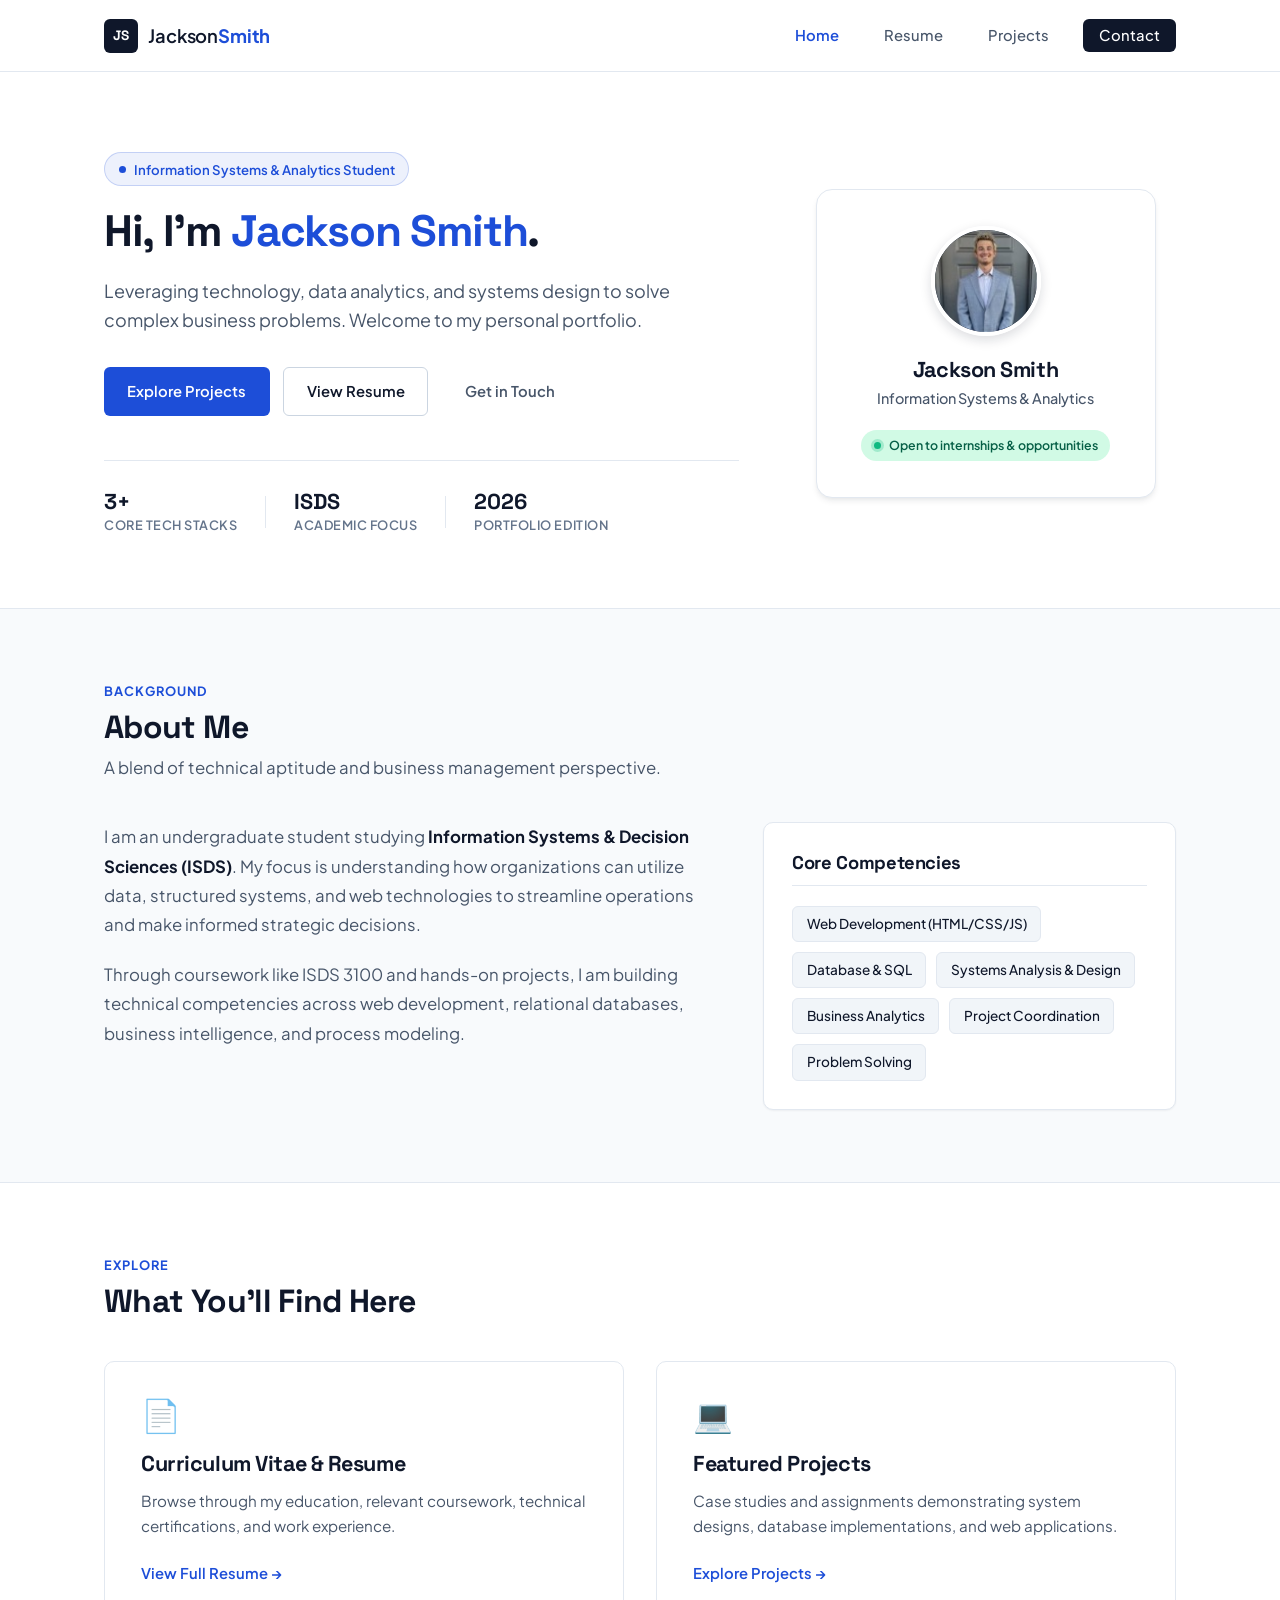
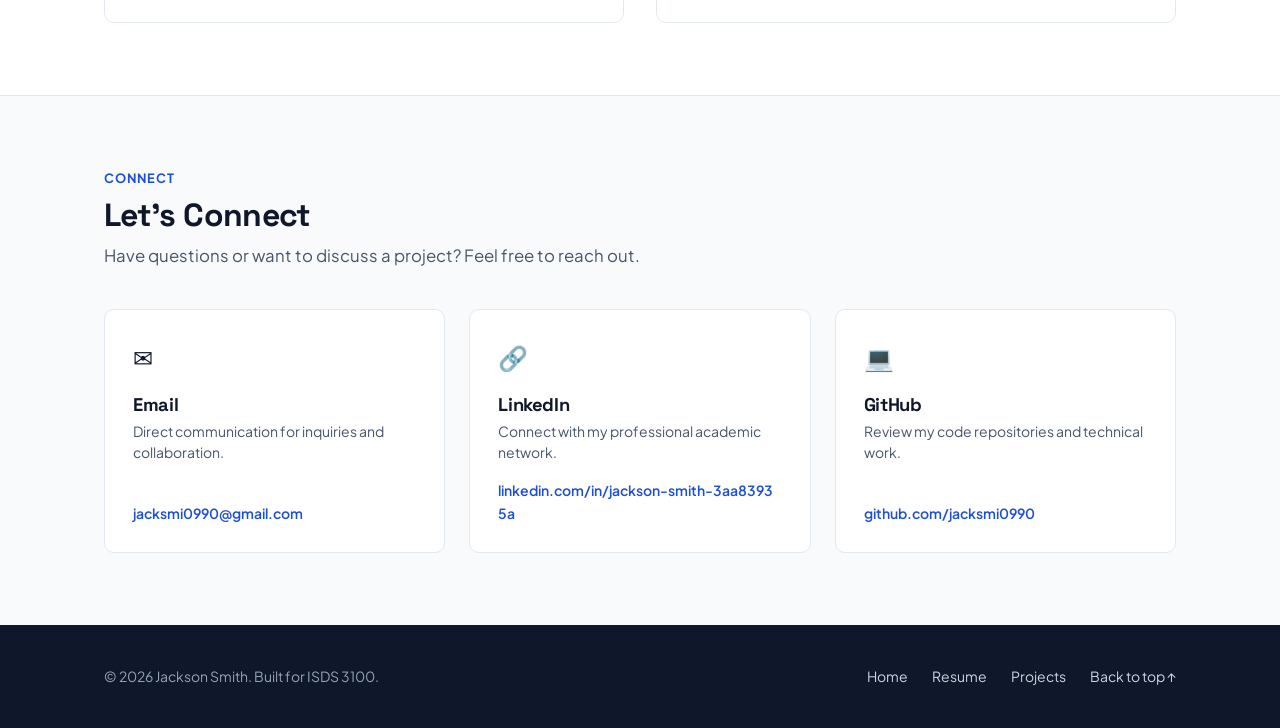
==== index.html @ f5e0c9d2 "initial commit" ====
<!DOCTYPE html>
<html lang="en">

<head>
    <meta charset="UTF-8">
    <meta name="viewport" content="width=device-width, initial-scale=1.0">
    <meta name="description"
        content="Personal academic and professional portfolio of Jackson Smith - Information Systems & Decision Sciences student, featuring projects, experience, and contact information.">
    <title>Jackson Smith | Information Systems Portfolio</title>

    <!-- Google Fonts for modern typography -->
    <link rel="preconnect" href="https://fonts.googleapis.com">
    <link rel="preconnect" href="https://fonts.gstatic.com" crossorigin>
    <link
        href="https://fonts.googleapis.com/css2?family=Plus+Jakarta+Sans:wght@400;500;600;700;800&family=Space+Grotesk:wght@500;700&display=swap"
        rel="stylesheet">

    <!-- Main Stylesheet -->
    <link rel="stylesheet" href="style.css">
</head>

<body>

    <!-- Site Navigation -->
    <header class="site-header" id="site-header">
        <div class="header-container">
            <a href="index.html" class="brand-logo" id="brand-logo">
                <span class="logo-mark">JS</span>
                <span class="logo-text">Jackson<strong>Smith</strong></span>
            </a>

            <nav class="site-nav" id="site-nav" aria-label="Main Navigation">
                <ul class="nav-list">
                    <li class="nav-item"><a href="index.html" class="nav-link active" id="nav-home">Home</a></li>
                    <li class="nav-item"><a href="resume.html" class="nav-link" id="nav-resume">Resume</a></li>
                    <li class="nav-item"><a href="project.html" class="nav-link" id="nav-project">Projects</a></li>
                    <li class="nav-item"><a href="#contact" class="nav-link nav-cta" id="nav-contact">Contact</a></li>
                </ul>
            </nav>
        </div>
    </header>

    <!-- Main Content -->
    <main id="main-content">

        <!-- Hero Section -->
        <section class="hero-section" id="hero" aria-labelledby="hero-title">
            <div class="hero-container">
                <div class="hero-content">
                    <div class="hero-badge" id="hero-badge">
                        <span class="badge-dot"></span>
                        <span>Information Systems &amp; Analytics Student</span>
                    </div>

                    <h1 class="hero-title" id="hero-title">
                        Hi, I'm <span class="gradient-text">Jackson Smith</span>.
                    </h1>

                    <p class="hero-subtitle" id="hero-subtitle">
                        Leveraging technology, data analytics, and systems design to solve complex business problems.
                        Welcome to my personal portfolio.
                    </p>

                    <div class="hero-actions" id="hero-actions">
                        <a href="project.html" class="btn btn-primary" id="hero-btn-projects">Explore Projects</a>
                        <a href="resume.html" class="btn btn-secondary" id="hero-btn-resume">View Resume</a>
                        <a href="#contact" class="btn btn-ghost" id="hero-btn-contact">Get in Touch</a>
                    </div>

                    <div class="hero-highlights" id="hero-highlights">
                        <div class="highlight-item">
                            <span class="highlight-number">3+</span>
                            <span class="highlight-label">Core Tech Stacks</span>
                        </div>
                        <div class="highlight-divider" aria-hidden="true"></div>
                        <div class="highlight-item">
                            <span class="highlight-number">ISDS</span>
                            <span class="highlight-label">Academic Focus</span>
                        </div>
                        <div class="highlight-divider" aria-hidden="true"></div>
                        <div class="highlight-item">
                            <span class="highlight-number">2026</span>
                            <span class="highlight-label">Portfolio Edition</span>
                        </div>
                    </div>
                </div>

                <div class="hero-visual" id="hero-visual">
                    <div class="profile-card">
                        <div class="profile-avatar-placeholder" id="profile-avatar">
                            <img src="profile.jpg" alt="Jackson Smith - Information Systems Student">
                        </div>
                        <div class="profile-meta">
                            <h2 class="profile-name">Jackson Smith</h2>
                            <p class="profile-role">Information Systems &amp; Analytics</p>
                            <div class="status-indicator">
                                <span class="status-dot"></span>
                                <span>Open to internships &amp; opportunities</span>
                            </div>
                        </div>
                    </div>
                </div>
            </div>
        </section>

        <!-- About Section -->
        <section class="about-section" id="about" aria-labelledby="about-heading">
            <div class="section-container">
                <div class="section-header">
                    <p class="section-kicker">Background</p>
                    <h2 class="section-title" id="about-heading">About Me</h2>
                    <p class="section-lead">A blend of technical aptitude and business management perspective.</p>
                </div>

                <div class="about-grid">
                    <div class="about-story">
                        <p>
                            I am an undergraduate student studying <strong>Information Systems &amp; Decision Sciences
                                (ISDS)</strong>.
                            My focus is understanding how organizations can utilize data, structured systems, and web
                            technologies
                            to streamline operations and make informed strategic decisions.
                        </p>
                        <p>
                            Through coursework like ISDS 3100 and hands-on projects, I am building technical
                            competencies across
                            web development, relational databases, business intelligence, and process modeling.
                        </p>
                    </div>

                    <div class="skills-card" id="skills-card">
                        <h3 class="skills-title">Core Competencies</h3>
                        <ul class="skills-tags">
                            <li class="skill-tag">Web Development (HTML/CSS/JS)</li>
                            <li class="skill-tag">Database &amp; SQL</li>
                            <li class="skill-tag">Systems Analysis &amp; Design</li>
                            <li class="skill-tag">Business Analytics</li>
                            <li class="skill-tag">Project Coordination</li>
                            <li class="skill-tag">Problem Solving</li>
                        </ul>
                    </div>
                </div>
            </div>
        </section>

        <!-- Featured Preview Section -->
        <section class="preview-section" id="featured" aria-labelledby="preview-heading">
            <div class="section-container">
                <div class="section-header">
                    <p class="section-kicker">Explore</p>
                    <h2 class="section-title" id="preview-heading">What You'll Find Here</h2>
                </div>

                <div class="cards-grid">
                    <!-- Card 1: Resume -->
                    <article class="feature-card" id="feature-resume-card">
                        <div class="card-icon" aria-hidden="true">&#128196;</div>
                        <h3 class="card-title">Curriculum Vitae &amp; Resume</h3>
                        <p class="card-description">
                            Browse through my education, relevant coursework, technical certifications, and work
                            experience.
                        </p>
                        <a href="resume.html" class="card-link" id="link-preview-resume">View Full Resume &rarr;</a>
                    </article>

                    <!-- Card 2: Projects -->
                    <article class="feature-card" id="feature-projects-card">
                        <div class="card-icon" aria-hidden="true">&#128187;</div>
                        <h3 class="card-title">Featured Projects</h3>
                        <p class="card-description">
                            Case studies and assignments demonstrating system designs, database implementations, and web
                            applications.
                        </p>
                        <a href="project.html" class="card-link" id="link-preview-projects">Explore Projects &rarr;</a>
                    </article>
                </div>
            </div>
        </section>

        <!-- Contact Section -->
        <section class="contact-section" id="contact" aria-labelledby="contact-heading">
            <div class="section-container">
                <div class="section-header">
                    <p class="section-kicker">Connect</p>
                    <h2 class="section-title" id="contact-heading">Let's Connect</h2>
                    <p class="section-lead">Have questions or want to discuss a project? Feel free to reach out.</p>
                </div>

                <div class="contact-box" id="contact-box">
                    <div class="contact-card">
                        <span class="contact-icon" aria-hidden="true">&#9993;</span>
                        <h3>Email</h3>
                        <p>Direct communication for inquiries and collaboration.</p>
                        <a href="mailto:jacksmi0990@gmail.com" class="contact-action-link"
                            id="contact-email">jacksmi0990@gmail.com</a>
                    </div>

                    <div class="contact-card">
                        <span class="contact-icon" aria-hidden="true">&#128279;</span>
                        <h3>LinkedIn</h3>
                        <p>Connect with my professional academic network.</p>
                        <a href="https://www.linkedin.com/in/jackson-smith-3aa83935a" target="_blank"
                            rel="noopener noreferrer" class="contact-action-link"
                            id="contact-linkedin">linkedin.com/in/jackson-smith-3aa83935a</a>
                    </div>

                    <div class="contact-card">
                        <span class="contact-icon" aria-hidden="true">&#128187;</span>
                        <h3>GitHub</h3>
                        <p>Review my code repositories and technical work.</p>
                        <a href="https://github.com/jacksmi0990" target="_blank" rel="noopener noreferrer"
                            class="contact-action-link" id="contact-github">github.com/jacksmi0990</a>
                    </div>
                </div>
            </div>
        </section>

    </main>

    <!-- Site Footer -->
    <footer class="site-footer" id="site-footer">
        <div class="footer-container">
            <p class="footer-copy">&copy; 2026 Jackson Smith. Built for ISDS 3100.</p>
            <ul class="footer-links">
                <li><a href="index.html">Home</a></li>
                <li><a href="resume.html">Resume</a></li>
                <li><a href="project.html">Projects</a></li>
                <li><a href="#hero">Back to top &uarr;</a></li>
            </ul>
        </div>
    </footer>

</body>

</html>
---- style.css ----
/* ==========================================================================
   Jackson Smith - Professional Portfolio Stylesheet
   Design Philosophy: Classic, clean, authoritative, and direct.
   ========================================================================== */

/* --- CSS Variables & Design Tokens --- */
:root {
    /* Color Palette */
    --bg-body: #f8fafc;
    --bg-surface: #ffffff;
    --bg-subtle: #f1f5f9;
    --bg-elevated: #ffffff;

    --text-main: #0f172a;
    /* Deep slate navy */
    --text-muted: #475569;
    /* Slate body text */
    --text-light: #64748b;
    /* Secondary captions */
    --text-inverse: #ffffff;

    --border-light: #e2e8f0;
    --border-medium: #cbd5e1;

    --accent-primary: #1d4ed8;
    /* Confident classic blue */
    --accent-hover: #1e40af;
    --accent-soft: rgba(29, 78, 216, 0.08);

    --status-green: #10b981;
    --status-green-glow: rgba(16, 185, 129, 0.25);

    /* Typography */
    --font-body: 'Plus Jakarta Sans', -apple-system, BlinkMacSystemFont, 'Segoe UI', Roboto, sans-serif;
    --font-heading: 'Space Grotesk', 'Plus Jakarta Sans', -apple-system, sans-serif;

    /* Layout & Elevations */
    --max-width: 1120px;
    --nav-height: 72px;
    --radius-sm: 6px;
    --radius-md: 10px;
    --radius-lg: 16px;
    --radius-full: 9999px;

    --shadow-sm: 0 1px 2px 0 rgba(15, 23, 42, 0.05);
    --shadow-md: 0 4px 6px -1px rgba(15, 23, 42, 0.08), 0 2px 4px -2px rgba(15, 23, 42, 0.05);
    --shadow-hover: 0 10px 15px -3px rgba(15, 23, 42, 0.08), 0 4px 6px -4px rgba(15, 23, 42, 0.04);

    --transition-fast: 0.18s ease;
    --transition-normal: 0.25s ease;
}

/* --- Global Reset & Box Sizing --- */
*,
*::before,
*::after {
    box-sizing: border-box;
    margin: 0;
    padding: 0;
}

html {
    scroll-behavior: smooth;
    font-size: 16px;
}

body {
    font-family: var(--font-body);
    background-color: var(--bg-body);
    color: var(--text-main);
    line-height: 1.6;
    -webkit-font-smoothing: antialiased;
    -moz-osx-font-smoothing: grayscale;
}

img {
    max-width: 100%;
    display: block;
}

a {
    color: inherit;
    text-decoration: none;
    transition: color var(--transition-fast);
}

ul {
    list-style: none;
}

/* --- Global Layout Containers --- */
.container,
.header-container,
.hero-container,
.section-container,
.footer-container {
    width: 100%;
    max-width: var(--max-width);
    margin-left: auto;
    margin-right: auto;
    padding-left: 1.5rem;
    padding-right: 1.5rem;
}

/* --- Typography Helpers --- */
h1,
h2,
h3,
h4 {
    font-family: var(--font-heading);
    color: var(--text-main);
    line-height: 1.25;
    font-weight: 700;
    letter-spacing: -0.02em;
}

/* --- Header & Navigation --- */
.site-header {
    position: sticky;
    top: 0;
    z-index: 100;
    background-color: rgba(255, 255, 255, 0.94);
    backdrop-filter: blur(10px);
    -webkit-backdrop-filter: blur(10px);
    border-bottom: 1px solid var(--border-light);
    height: var(--nav-height);
    display: flex;
    align-items: center;
}

.header-container {
    display: flex;
    align-items: center;
    justify-content: space-between;
}

.brand-logo {
    display: inline-flex;
    align-items: center;
    gap: 0.65rem;
    font-size: 1.15rem;
    font-weight: 600;
    letter-spacing: -0.01em;
}

.logo-mark {
    display: inline-flex;
    align-items: center;
    justify-content: center;
    width: 34px;
    height: 34px;
    background-color: var(--text-main);
    color: var(--text-inverse);
    font-family: var(--font-heading);
    font-weight: 700;
    font-size: 0.85rem;
    border-radius: var(--radius-sm);
    letter-spacing: 0.02em;
}

.logo-text strong {
    font-weight: 700;
    color: var(--accent-primary);
}

.site-nav {
    display: flex;
    align-items: center;
}

.nav-list {
    display: flex;
    align-items: center;
    gap: 1.5rem;
}

.nav-link {
    font-size: 0.925rem;
    font-weight: 500;
    color: var(--text-muted);
    padding: 0.45rem 0.65rem;
    border-radius: var(--radius-sm);
    transition: all var(--transition-fast);
}

.nav-link:hover {
    color: var(--text-main);
}

.nav-link.active {
    color: var(--accent-primary);
    font-weight: 600;
}

.nav-cta {
    background-color: var(--text-main);
    color: var(--text-inverse) !important;
    padding: 0.45rem 1rem;
}

.nav-cta:hover {
    background-color: var(--accent-primary);
}

/* --- Buttons System --- */
.btn {
    display: inline-flex;
    align-items: center;
    justify-content: center;
    padding: 0.75rem 1.4rem;
    font-size: 0.925rem;
    font-weight: 600;
    border-radius: var(--radius-sm);
    transition: all var(--transition-fast);
    cursor: pointer;
    border: 1px solid transparent;
}

.btn-primary {
    background-color: var(--accent-primary);
    color: var(--text-inverse);
}

.btn-primary:hover {
    background-color: var(--accent-hover);
    transform: translateY(-1px);
    box-shadow: var(--shadow-sm);
}

.btn-secondary {
    background-color: var(--bg-surface);
    color: var(--text-main);
    border-color: var(--border-medium);
}

.btn-secondary:hover {
    background-color: var(--bg-subtle);
    border-color: var(--text-main);
    transform: translateY(-1px);
}

.btn-ghost {
    background-color: transparent;
    color: var(--text-muted);
}

.btn-ghost:hover {
    color: var(--text-main);
    background-color: var(--bg-subtle);
}

/* --- Hero Section --- */
.hero-section {
    padding: 5rem 0 4.5rem;
    background-color: var(--bg-surface);
    border-bottom: 1px solid var(--border-light);
}

.hero-container {
    display: grid;
    grid-template-columns: 1.25fr 0.75fr;
    align-items: center;
    gap: 3.5rem;
}

.hero-badge {
    display: inline-flex;
    align-items: center;
    gap: 0.5rem;
    background-color: var(--accent-soft);
    color: var(--accent-primary);
    border: 1px solid rgba(29, 78, 216, 0.2);
    padding: 0.35rem 0.85rem;
    border-radius: var(--radius-full);
    font-size: 0.825rem;
    font-weight: 600;
    margin-bottom: 1.25rem;
}

.badge-dot {
    width: 7px;
    height: 7px;
    background-color: var(--accent-primary);
    border-radius: 50%;
}

.hero-title {
    font-size: 2.75rem;
    font-weight: 800;
    line-height: 1.15;
    margin-bottom: 1.25rem;
    letter-spacing: -0.03em;
}

.gradient-text {
    color: var(--accent-primary);
}

.hero-subtitle {
    font-size: 1.125rem;
    color: var(--text-muted);
    line-height: 1.6;
    margin-bottom: 2rem;
    max-width: 580px;
}

.hero-actions {
    display: flex;
    align-items: center;
    flex-wrap: wrap;
    gap: 0.85rem;
    margin-bottom: 2.75rem;
}

.hero-highlights {
    display: flex;
    align-items: center;
    gap: 1.75rem;
    padding-top: 1.75rem;
    border-top: 1px solid var(--border-light);
}

.highlight-item {
    display: flex;
    flex-direction: column;
}

.highlight-number {
    font-family: var(--font-heading);
    font-size: 1.35rem;
    font-weight: 700;
    color: var(--text-main);
    line-height: 1.2;
}

.highlight-label {
    font-size: 0.8rem;
    color: var(--text-light);
    text-transform: uppercase;
    letter-spacing: 0.04em;
    font-weight: 600;
}

.highlight-divider {
    width: 1px;
    height: 32px;
    background-color: var(--border-light);
}

/* --- Hero Visual Card --- */
.hero-visual {
    display: flex;
    justify-content: center;
}

.profile-card {
    width: 100%;
    max-width: 340px;
    background-color: var(--bg-surface);
    border: 1px solid var(--border-light);
    border-radius: var(--radius-lg);
    padding: 2.25rem 2rem;
    box-shadow: var(--shadow-md);
    text-align: center;
    display: flex;
    flex-direction: column;
    align-items: center;
    transition: transform var(--transition-normal), box-shadow var(--transition-normal);
}

.profile-card:hover {
    transform: translateY(-3px);
    box-shadow: var(--shadow-hover);
}

.profile-avatar-placeholder {
    width: 110px;
    height: 110px;
    border-radius: 50%;
    background: linear-gradient(135deg, #1e293b, #0f172a);
    color: var(--text-inverse);
    display: flex;
    align-items: center;
    justify-content: center;
    font-family: var(--font-heading);
    font-size: 2.25rem;
    font-weight: 700;
    margin-bottom: 1.25rem;
    box-shadow: 0 4px 12px rgba(15, 23, 42, 0.15);
    border: 4px solid var(--bg-surface);
    overflow: hidden;
}

.profile-avatar-placeholder img {
    width: 100%;
    height: 100%;
    object-fit: cover;
    object-position: center 20%;
}

.profile-meta .profile-name {
    font-size: 1.35rem;
    margin-bottom: 0.25rem;
}

.profile-meta .profile-role {
    font-size: 0.9rem;
    color: var(--text-muted);
    font-weight: 500;
    margin-bottom: 1.25rem;
}

.status-indicator {
    display: inline-flex;
    align-items: center;
    gap: 0.5rem;
    font-size: 0.775rem;
    font-weight: 600;
    color: #065f46;
    background-color: #d1fae5;
    padding: 0.35rem 0.8rem;
    border-radius: var(--radius-full);
}

.status-dot {
    width: 7px;
    height: 7px;
    background-color: var(--status-green);
    border-radius: 50%;
    box-shadow: 0 0 0 3px var(--status-green-glow);
}

/* --- Section Headers --- */
.section-container {
    padding-top: 4.5rem;
    padding-bottom: 4.5rem;
}

.section-header {
    margin-bottom: 2.5rem;
}

.section-kicker {
    font-size: 0.8rem;
    text-transform: uppercase;
    font-weight: 700;
    letter-spacing: 0.08em;
    color: var(--accent-primary);
    margin-bottom: 0.4rem;
}

.section-title {
    font-size: 2rem;
    margin-bottom: 0.5rem;
}

.section-lead {
    font-size: 1.05rem;
    color: var(--text-muted);
    max-width: 650px;
}

/* --- About Section --- */
.about-section {
    background-color: var(--bg-body);
}

.about-grid {
    display: grid;
    grid-template-columns: 1.2fr 0.8fr;
    gap: 2.5rem;
    align-items: start;
}

.about-story p {
    font-size: 1.05rem;
    color: var(--text-muted);
    line-height: 1.75;
    margin-bottom: 1.25rem;
}

.about-story p strong {
    color: var(--text-main);
}

.skills-card {
    background-color: var(--bg-surface);
    border: 1px solid var(--border-light);
    border-radius: var(--radius-md);
    padding: 1.75rem;
    box-shadow: var(--shadow-sm);
}

.skills-title {
    font-size: 1.15rem;
    margin-bottom: 1.25rem;
    padding-bottom: 0.65rem;
    border-bottom: 1px solid var(--border-light);
}

.skills-tags {
    display: flex;
    flex-wrap: wrap;
    gap: 0.6rem;
}

.skill-tag {
    background-color: var(--bg-subtle);
    color: var(--text-main);
    border: 1px solid var(--border-light);
    font-size: 0.85rem;
    font-weight: 500;
    padding: 0.4rem 0.85rem;
    border-radius: var(--radius-sm);
    transition: all var(--transition-fast);
}

.skill-tag:hover {
    border-color: var(--accent-primary);
    background-color: var(--accent-soft);
    color: var(--accent-primary);
}

/* --- Preview Cards Section --- */
.preview-section {
    background-color: var(--bg-surface);
    border-top: 1px solid var(--border-light);
    border-bottom: 1px solid var(--border-light);
}

.cards-grid {
    display: grid;
    grid-template-columns: repeat(2, 1fr);
    gap: 2rem;
}

.feature-card {
    background-color: var(--bg-surface);
    border: 1px solid var(--border-light);
    border-radius: var(--radius-md);
    padding: 2.25rem;
    display: flex;
    flex-direction: column;
    transition: all var(--transition-normal);
}

.feature-card:hover {
    border-color: var(--border-medium);
    box-shadow: var(--shadow-hover);
    transform: translateY(-2px);
}

.card-icon {
    font-size: 2rem;
    margin-bottom: 1.25rem;
    line-height: 1;
}

.card-title {
    font-size: 1.35rem;
    margin-bottom: 0.75rem;
}

.card-description {
    font-size: 0.95rem;
    color: var(--text-muted);
    line-height: 1.6;
    margin-bottom: 1.5rem;
    flex-grow: 1;
}

.card-link {
    font-size: 0.925rem;
    font-weight: 600;
    color: var(--accent-primary);
    display: inline-flex;
    align-items: center;
    gap: 0.35rem;
    transition: gap var(--transition-fast);
}

.card-link:hover {
    color: var(--accent-hover);
    gap: 0.65rem;
}

/* --- Contact Section --- */
.contact-section {
    background-color: var(--bg-body);
}

.contact-box {
    display: grid;
    grid-template-columns: repeat(3, 1fr);
    gap: 1.5rem;
}

.contact-card {
    background-color: var(--bg-surface);
    border: 1px solid var(--border-light);
    border-radius: var(--radius-md);
    padding: 1.75rem;
    display: flex;
    flex-direction: column;
    transition: all var(--transition-fast);
}

.contact-card:hover {
    border-color: var(--border-medium);
    box-shadow: var(--shadow-sm);
    transform: translateY(-2px);
}

.contact-icon {
    font-size: 1.5rem;
    margin-bottom: 1rem;
}

.contact-card h3 {
    font-size: 1.15rem;
    margin-bottom: 0.35rem;
}

.contact-card p {
    font-size: 0.875rem;
    color: var(--text-muted);
    margin-bottom: 1rem;
    line-height: 1.5;
    flex-grow: 1;
}

.contact-action-link {
    font-size: 0.875rem;
    font-weight: 600;
    color: var(--accent-primary);
    word-break: break-all;
}

.contact-action-link:hover {
    color: var(--accent-hover);
    text-decoration: underline;
}

/* --- Site Footer --- */
.site-footer {
    background-color: var(--text-main);
    color: #94a3b8;
    padding: 2.5rem 0;
    font-size: 0.875rem;
}

.footer-container {
    display: flex;
    align-items: center;
    justify-content: space-between;
    flex-wrap: wrap;
    gap: 1rem;
}

.footer-copy {
    color: #94a3b8;
}

.footer-links {
    display: flex;
    align-items: center;
    gap: 1.5rem;
}

.footer-links a {
    color: #cbd5e1;
    transition: color var(--transition-fast);
}

.footer-links a:hover {
    color: var(--text-inverse);
}

/* --- Responsive Media Queries --- */
@media (max-width: 900px) {
    .hero-container {
        grid-template-columns: 1fr;
        gap: 3rem;
    }

    .hero-visual {
        order: -1;
    }

    .profile-card {
        max-width: 100%;
        flex-direction: row;
        gap: 1.5rem;
        text-align: left;
        padding: 1.5rem;
    }

    .profile-avatar-placeholder {
        width: 80px;
        height: 80px;
        font-size: 1.75rem;
        margin-bottom: 0;
        flex-shrink: 0;
    }

    .about-grid {
        grid-template-columns: 1fr;
    }

    .cards-grid {
        grid-template-columns: 1fr;
    }

    .contact-box {
        grid-template-columns: 1fr;
    }
}

@media (max-width: 640px) {
    .site-header {
        height: auto;
        padding: 1rem 0;
    }

    .header-container {
        flex-direction: column;
        gap: 0.85rem;
        align-items: flex-start;
    }

    .nav-list {
        gap: 0.75rem;
        flex-wrap: wrap;
    }

    .hero-title {
        font-size: 2.15rem;
    }

    .hero-actions {
        flex-direction: column;
        align-items: stretch;
    }

    .hero-highlights {
        flex-direction: column;
        align-items: flex-start;
        gap: 1rem;
    }

    .highlight-divider {
        display: none;
    }

    .profile-card {
        flex-direction: column;
        text-align: center;
    }

    .footer-container {
        flex-direction: column;
        align-items: flex-start;
        gap: 1.25rem;
    }
}

/* --- Page Hero (Common for Resume & Projects) --- */
.page-hero {
    background-color: var(--bg-surface);
    border-bottom: 1px solid var(--border-light);
    padding: 3.5rem 0 3rem;
}

.page-hero-content {
    max-width: 820px;
}

.page-title {
    font-size: 2.5rem;
    margin-bottom: 0.5rem;
    letter-spacing: -0.03em;
}

.page-subtitle {
    font-size: 1.1rem;
    color: var(--text-muted);
    margin-bottom: 1.5rem;
}

.resume-contact-bar {
    display: flex;
    flex-wrap: wrap;
    align-items: center;
    gap: 0.75rem;
    margin-bottom: 2rem;
}

.contact-pill {
    display: inline-flex;
    align-items: center;
    gap: 0.4rem;
    font-size: 0.85rem;
    font-weight: 500;
    color: var(--text-muted);
    background-color: var(--bg-subtle);
    padding: 0.35rem 0.85rem;
    border-radius: var(--radius-full);
    border: 1px solid var(--border-light);
}

.link-pill {
    color: var(--accent-primary);
    transition: all var(--transition-fast);
}

.link-pill:hover {
    background-color: var(--accent-soft);
    border-color: var(--accent-primary);
}

.resume-hero-actions {
    display: flex;
    flex-wrap: wrap;
    gap: 0.85rem;
}

/* --- Resume Body & Sections --- */
.resume-body {
    max-width: 880px;
    padding-top: 3.5rem;
    padding-bottom: 5rem;
    display: flex;
    flex-direction: column;
    gap: 2rem;
}

.resume-card {
    background-color: var(--bg-surface);
    border: 1px solid var(--border-light);
    border-radius: var(--radius-md);
    padding: 2.25rem 2.5rem;
    box-shadow: var(--shadow-sm);
    transition: box-shadow var(--transition-fast);
}

.resume-card:hover {
    box-shadow: var(--shadow-md);
}

.resume-section-heading {
    font-size: 1.35rem;
    color: var(--text-main);
    padding-bottom: 0.85rem;
    margin-bottom: 1.5rem;
    border-bottom: 2px solid var(--border-light);
    display: flex;
    align-items: center;
    gap: 0.5rem;
}

.summary-text {
    font-size: 1.05rem;
    line-height: 1.75;
    color: var(--text-muted);
}

/* --- Resume Entry Item --- */
.resume-entry {
    display: flex;
    flex-direction: column;
    gap: 0.85rem;
}

.entry-header {
    display: flex;
    justify-content: space-between;
    align-items: flex-start;
    gap: 1rem;
    flex-wrap: wrap;
}

.entry-title {
    font-size: 1.18rem;
    font-weight: 700;
    color: var(--text-main);
    margin-bottom: 0.2rem;
}

.entry-subtitle {
    font-size: 0.95rem;
    font-weight: 600;
    color: var(--text-muted);
}

.company-name {
    color: var(--accent-primary);
}

.entry-meta {
    display: flex;
    flex-direction: column;
    align-items: flex-end;
    gap: 0.2rem;
}

.entry-location {
    font-size: 0.825rem;
    color: var(--text-light);
}

.entry-date {
    font-size: 0.85rem;
    font-weight: 600;
    color: var(--text-muted);
}

.badge-date {
    background-color: var(--bg-subtle);
    color: var(--accent-primary);
    padding: 0.2rem 0.65rem;
    border-radius: var(--radius-full);
    border: 1px solid var(--border-light);
}

.entry-bullets {
    list-style: disc;
    padding-left: 1.25rem;
    display: flex;
    flex-direction: column;
    gap: 0.5rem;
}

.entry-bullets li {
    font-size: 0.95rem;
    color: var(--text-muted);
    line-height: 1.6;
}

.entry-bullets li strong {
    color: var(--text-main);
}

.entry-divider {
    height: 1px;
    background-color: var(--border-light);
    margin: 1.75rem 0;
}

/* --- Skills Categories in Resume --- */
.skills-category-group {
    margin-bottom: 1.5rem;
}

.skills-category-group:last-child {
    margin-bottom: 0;
}

.skill-category-label {
    font-size: 0.95rem;
    text-transform: uppercase;
    letter-spacing: 0.04em;
    font-weight: 700;
    color: var(--text-light);
    margin-bottom: 0.75rem;
}

.skill-highlight {
    background-color: var(--accent-soft);
    border-color: rgba(29, 78, 216, 0.25);
    color: var(--accent-primary);
    font-weight: 600;
}

/* --- Projects Page Styles --- */
.project-filter-bar {
    display: flex;
    flex-wrap: wrap;
    align-items: center;
    gap: 0.65rem;
    margin-top: 1.5rem;
}

.filter-pill {
    display: inline-flex;
    align-items: center;
    font-size: 0.85rem;
    font-weight: 600;
    color: var(--text-muted);
    background-color: var(--bg-subtle);
    border: 1px solid var(--border-light);
    padding: 0.4rem 0.9rem;
    border-radius: var(--radius-full);
    transition: all var(--transition-fast);
}

.filter-pill:hover {
    color: var(--accent-primary);
    background-color: var(--accent-soft);
    border-color: var(--accent-primary);
    transform: translateY(-1px);
}

.projects-container {
    max-width: 980px;
    padding-top: 3.5rem;
    padding-bottom: 5rem;
    display: flex;
    flex-direction: column;
    gap: 2.5rem;
}

.project-card {
    background-color: var(--bg-surface);
    border: 1px solid var(--border-light);
    border-radius: var(--radius-md);
    padding: 2.5rem;
    box-shadow: var(--shadow-sm);
    transition: all var(--transition-normal);
}

.project-card:hover {
    box-shadow: var(--shadow-md);
    border-color: var(--border-medium);
}

.project-header {
    border-bottom: 1px solid var(--border-light);
    padding-bottom: 1.5rem;
    margin-bottom: 2rem;
}

.project-badge-row {
    display: flex;
    flex-wrap: wrap;
    align-items: center;
    gap: 0.5rem;
    margin-bottom: 0.85rem;
}

.project-badge {
    font-size: 0.8rem;
    font-weight: 700;
    padding: 0.25rem 0.75rem;
    border-radius: var(--radius-full);
    text-transform: uppercase;
    letter-spacing: 0.04em;
}

.badge-primary {
    background-color: var(--accent-soft);
    color: var(--accent-primary);
    border: 1px solid rgba(29, 78, 216, 0.2);
}

.badge-neutral {
    background-color: var(--bg-subtle);
    color: var(--text-muted);
    border: 1px solid var(--border-light);
}

.project-title {
    font-size: 1.65rem;
    margin-bottom: 0.5rem;
    color: var(--text-main);
}

.project-context {
    font-size: 1.05rem;
    color: var(--text-muted);
    line-height: 1.6;
}

.project-grid {
    display: grid;
    grid-template-columns: 1fr 280px;
    gap: 2.5rem;
    align-items: start;
}

.subsection-title {
    font-size: 1.05rem;
    text-transform: uppercase;
    letter-spacing: 0.05em;
    font-weight: 700;
    color: var(--text-main);
    margin-top: 1.5rem;
    margin-bottom: 0.65rem;
}

.subsection-title:first-of-type {
    margin-top: 0;
}

.project-body p {
    font-size: 1rem;
    color: var(--text-muted);
    line-height: 1.7;
    margin-bottom: 1rem;
}

.project-bullets {
    list-style: disc;
    padding-left: 1.25rem;
    display: flex;
    flex-direction: column;
    gap: 0.75rem;
    margin-top: 0.75rem;
}

.project-bullets li {
    font-size: 0.95rem;
    color: var(--text-muted);
    line-height: 1.65;
}

.project-bullets li strong {
    color: var(--text-main);
}

/* Sidebar Info Box */
.project-sidebar {
    display: flex;
    flex-direction: column;
    gap: 1.25rem;
}

.sidebar-box {
    background-color: var(--bg-subtle);
    border: 1px solid var(--border-light);
    border-radius: var(--radius-sm);
    padding: 1.35rem;
}

.sidebar-heading {
    font-size: 0.85rem;
    text-transform: uppercase;
    letter-spacing: 0.05em;
    font-weight: 700;
    color: var(--text-light);
    margin-bottom: 0.85rem;
}

.tech-pills {
    display: flex;
    flex-wrap: wrap;
    gap: 0.45rem;
}

.tech-pill {
    background-color: var(--bg-surface);
    color: var(--text-main);
    border: 1px solid var(--border-light);
    font-size: 0.8rem;
    font-weight: 600;
    padding: 0.25rem 0.6rem;
    border-radius: var(--radius-sm);
}

.stat-box {
    display: flex;
    flex-direction: column;
    gap: 1rem;
}

.stat-item {
    display: flex;
    align-items: baseline;
    gap: 0.75rem;
}

.stat-number {
    font-family: var(--font-heading);
    font-size: 1.5rem;
    font-weight: 800;
    color: var(--accent-primary);
    line-height: 1;
}

.stat-text {
    font-size: 0.85rem;
    color: var(--text-muted);
    font-weight: 600;
    line-height: 1.3;
}

/* --- Presentation Spotlight Section --- */
.presentation-spotlight {
    border-top: 3px solid var(--accent-primary);
}

.presentation-lead-text {
    font-size: 1.05rem;
    color: var(--text-muted);
    line-height: 1.7;
    margin-bottom: 2rem;
    max-width: 820px;
}

.presentation-gallery {
    display: grid;
    grid-template-columns: repeat(2, 1fr);
    gap: 1.75rem;
}

.gallery-card {
    background-color: var(--bg-surface);
    border: 1px solid var(--border-light);
    border-radius: var(--radius-md);
    overflow: hidden;
    box-shadow: var(--shadow-sm);
    display: flex;
    flex-direction: column;
}

.gallery-image-frame {
    width: 100%;
    aspect-ratio: 4 / 3;
    background-color: var(--bg-subtle);
    border-bottom: 1px solid var(--border-light);
    display: flex;
    align-items: center;
    justify-content: center;
    overflow: hidden;
    position: relative;
}

.gallery-image-frame img {
    width: 100%;
    height: 100%;
    object-fit: cover;
    object-position: top center;
    transition: transform var(--transition-normal);
}

.gallery-image-frame:hover img {
    transform: scale(1.02);
}

.gallery-card-wide {
    grid-column: 1 / -1;
}

.gallery-image-frame.frame-team {
    aspect-ratio: 16 / 9;
}

.gallery-image-frame.frame-team img {
    object-position: center center;
}

.gallery-placeholder {
    display: flex;
    flex-direction: column;
    align-items: center;
    justify-content: center;
    gap: 0.35rem;
    padding: 1.5rem;
    text-align: center;
    color: var(--text-light);
}

.placeholder-icon {
    font-size: 2.25rem;
    line-height: 1;
    margin-bottom: 0.25rem;
}

.placeholder-text {
    font-size: 0.95rem;
    font-weight: 700;
    color: var(--text-main);
}

.placeholder-sub {
    font-size: 0.8rem;
    color: var(--text-muted);
    max-width: 240px;
}

.gallery-caption {
    padding: 1.25rem;
    font-size: 0.9rem;
    color: var(--text-muted);
    line-height: 1.5;
}

.gallery-caption strong {
    color: var(--text-main);
}

/* Responsive updates for Projects */
@media (max-width: 900px) {
    .project-grid {
        grid-template-columns: 1fr;
        gap: 1.75rem;
    }

    .project-sidebar {
        flex-direction: row;
        flex-wrap: wrap;
    }

    .sidebar-box {
        flex: 1 1 240px;
    }

    .presentation-gallery {
        grid-template-columns: 1fr;
    }
}

/* --- Print Stylesheet for Resume --- */
@media print {
    body {
        background-color: #ffffff;
        color: #000000;
    }

    .site-header,
    .site-footer,
    .resume-hero-actions,
    .btn {
        display: none !important;
    }

    .page-hero {
        padding: 0 0 1.5rem 0;
        border-bottom: 2px solid #000;
    }

    .resume-body {
        padding: 1.5rem 0;
        gap: 1.25rem;
    }

    .resume-card {
        border: none;
        box-shadow: none;
        padding: 0;
        margin-bottom: 1.25rem;
    }

    .resume-section-heading {
        border-bottom: 1px solid #333;
        font-size: 1.15rem;
    }

    .skill-tag {
        border: 1px solid #ccc;
        background: none;
        color: #000;
    }
}
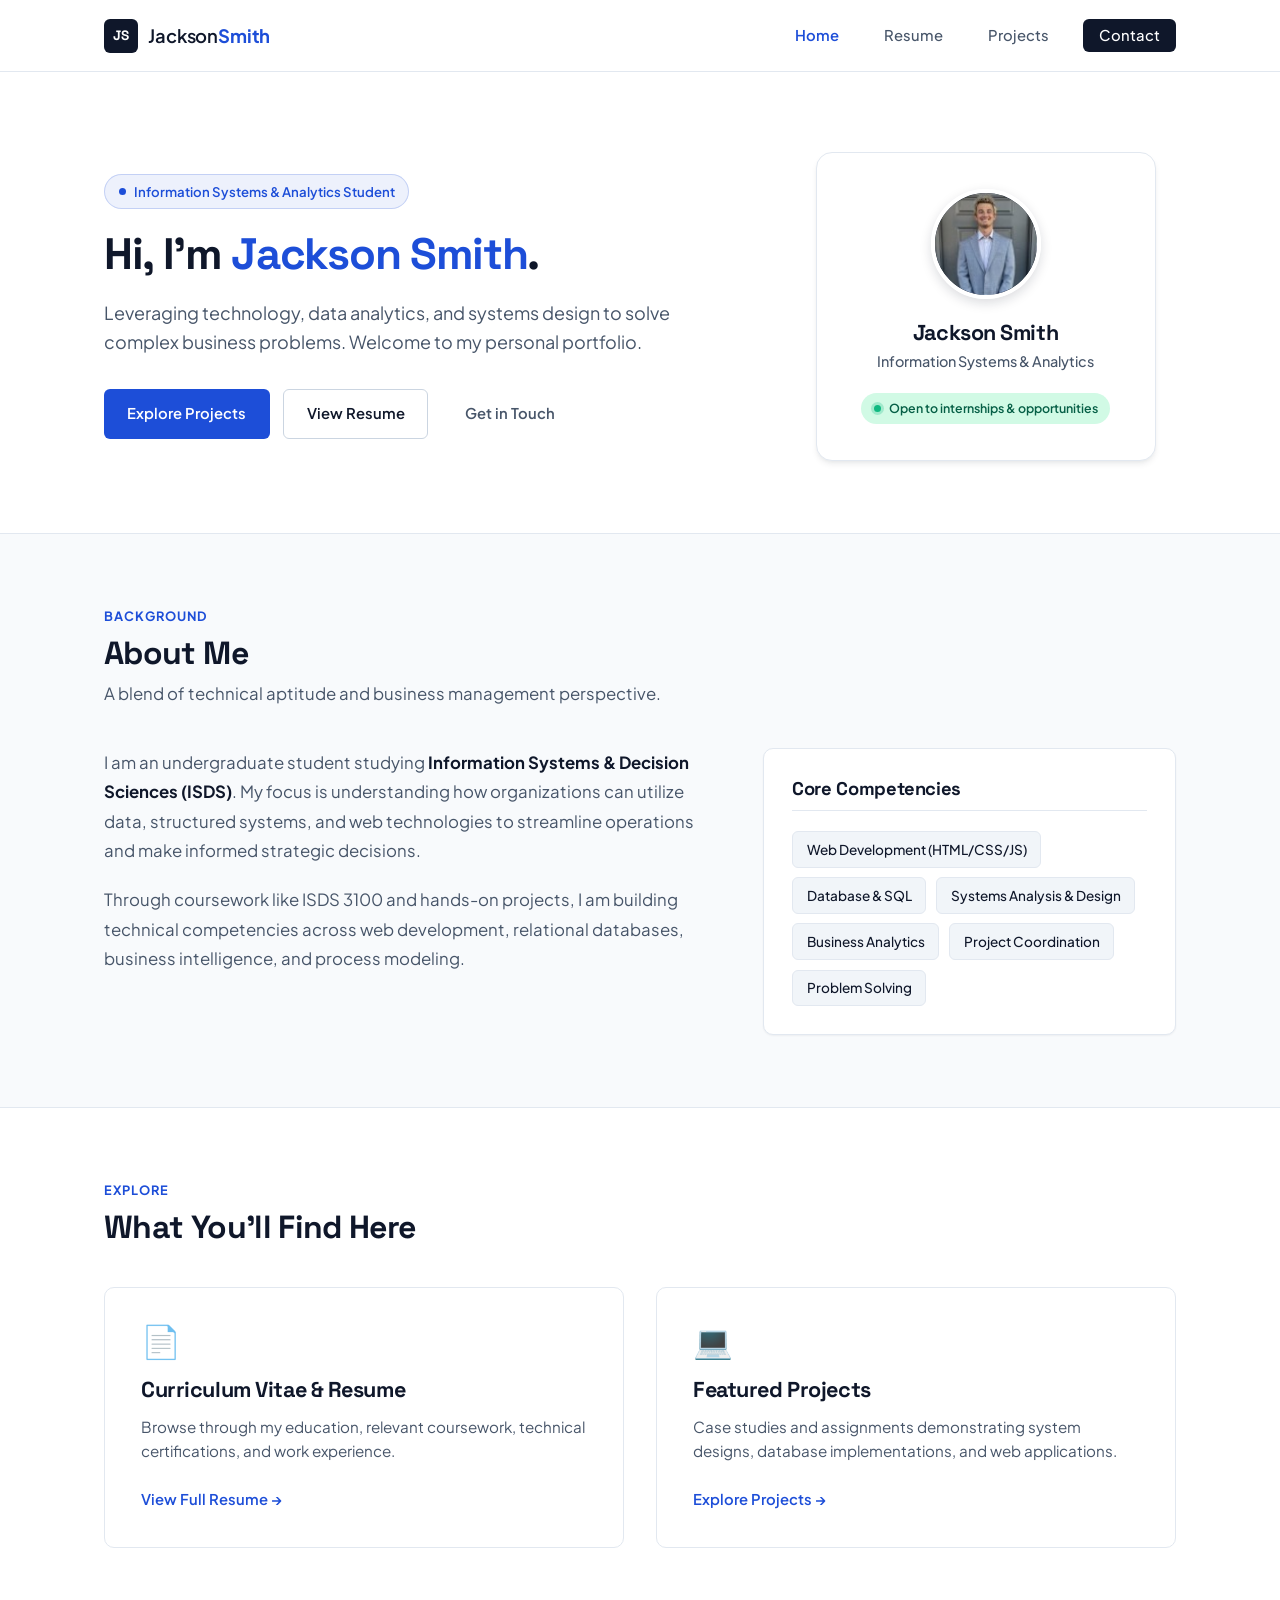
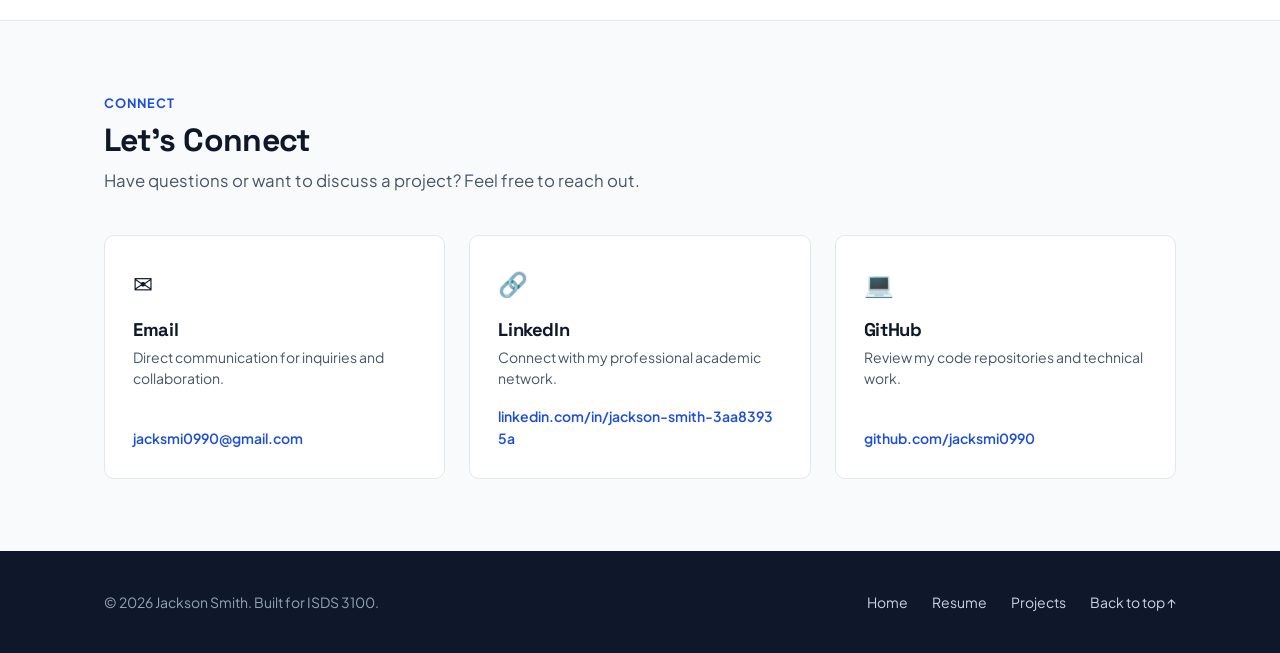
==== commit 05f3b332: "deleting excess info" ====
--- a/index.html
+++ b/index.html
@@ -67,22 +67,6 @@
                         <a href="#contact" class="btn btn-ghost" id="hero-btn-contact">Get in Touch</a>
                     </div>
 
-                    <div class="hero-highlights" id="hero-highlights">
-                        <div class="highlight-item">
-                            <span class="highlight-number">3+</span>
-                            <span class="highlight-label">Core Tech Stacks</span>
-                        </div>
-                        <div class="highlight-divider" aria-hidden="true"></div>
-                        <div class="highlight-item">
-                            <span class="highlight-number">ISDS</span>
-                            <span class="highlight-label">Academic Focus</span>
-                        </div>
-                        <div class="highlight-divider" aria-hidden="true"></div>
-                        <div class="highlight-item">
-                            <span class="highlight-number">2026</span>
-                            <span class="highlight-label">Portfolio Edition</span>
-                        </div>
-                    </div>
                 </div>
 
                 <div class="hero-visual" id="hero-visual">
--- a/style.css
+++ b/style.css
@@ -309,7 +309,7 @@
     align-items: center;
     flex-wrap: wrap;
     gap: 0.85rem;
-    margin-bottom: 2.75rem;
+    margin-bottom: 0;
 }
 
 .hero-highlights {
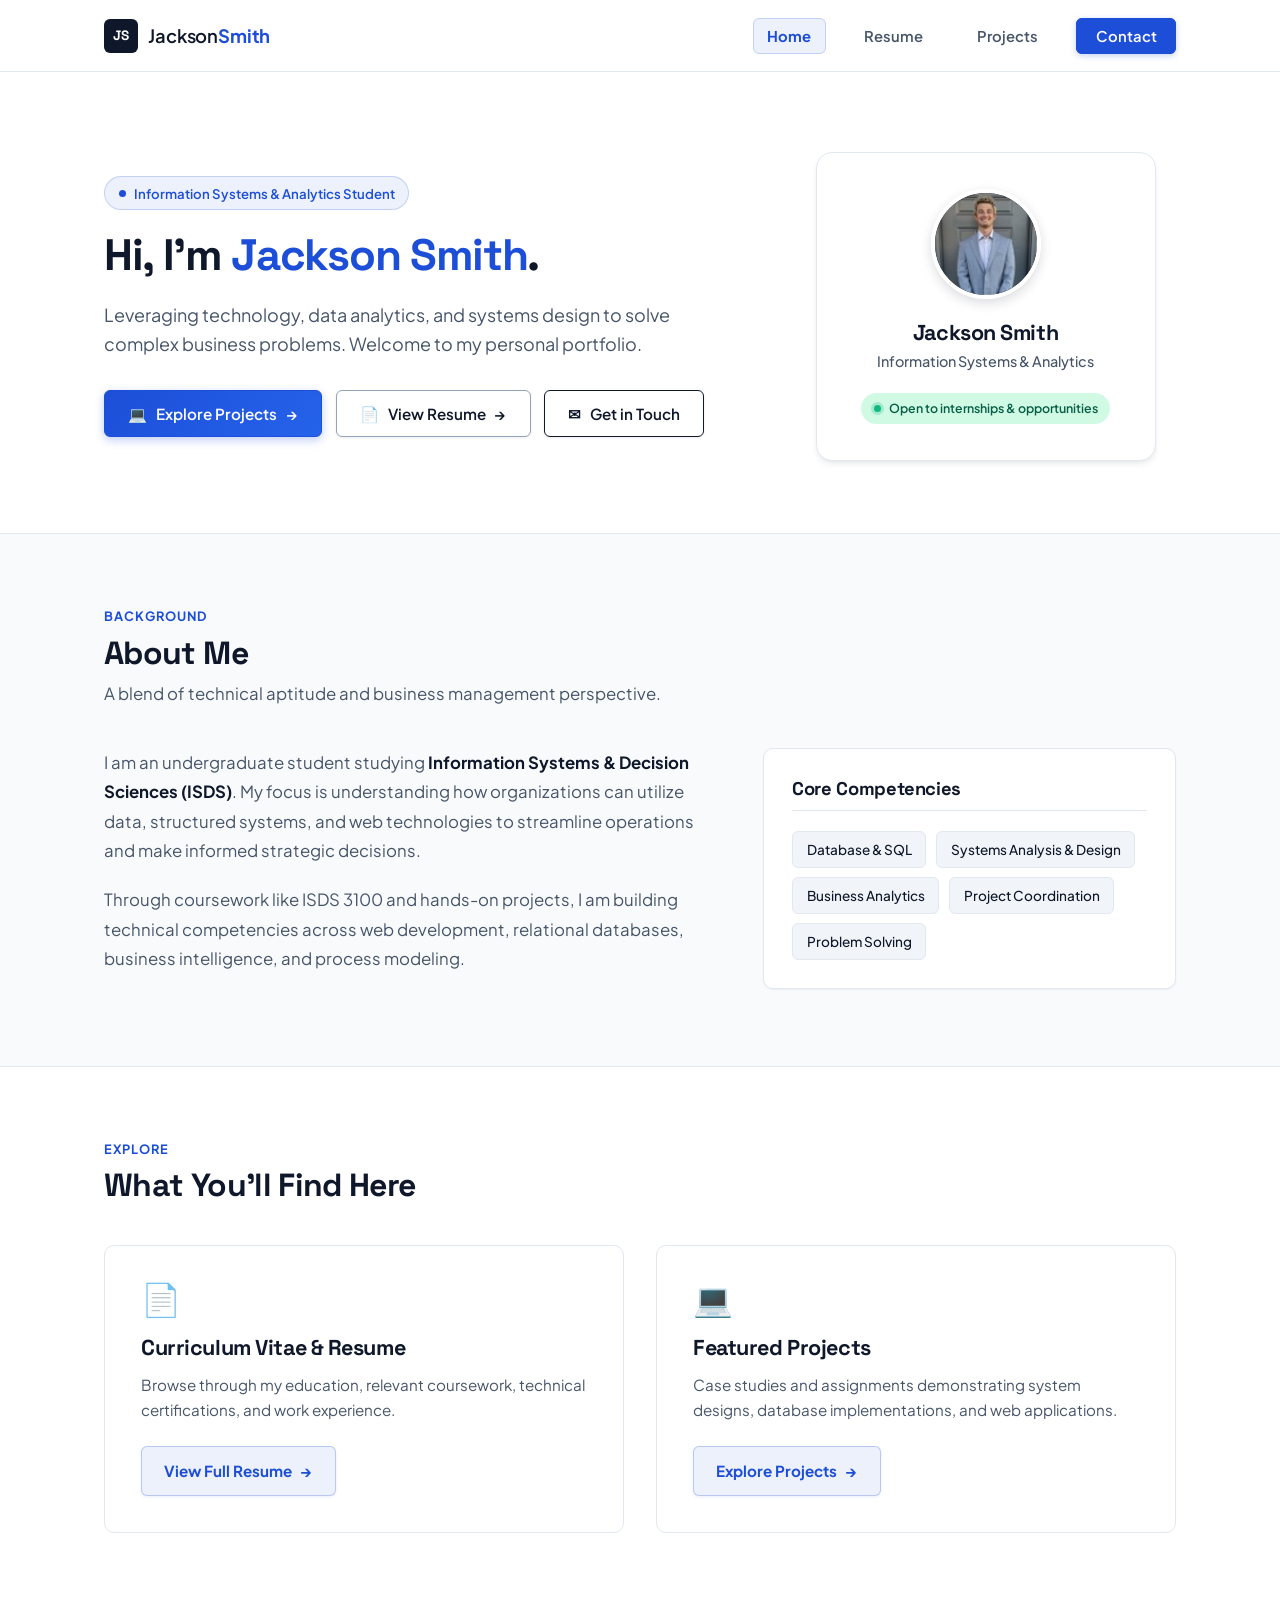
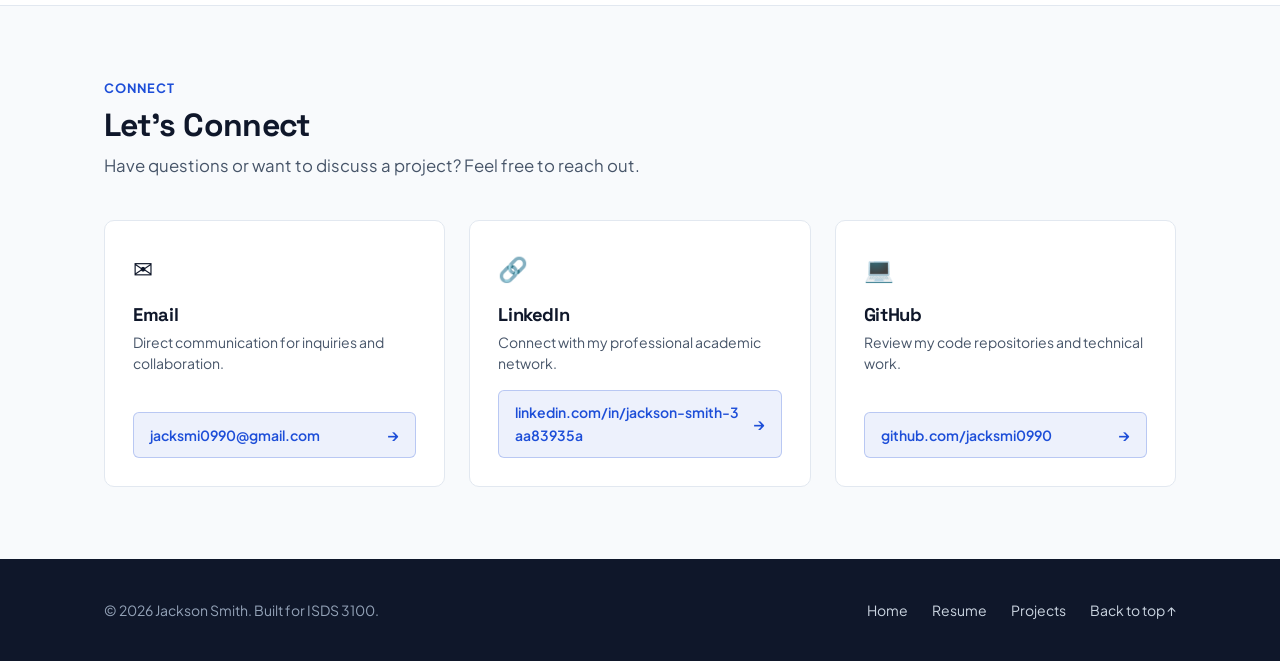
==== commit e375e3a9: "Style changes for links" ====
--- a/index.html
+++ b/index.html
@@ -62,9 +62,20 @@
                     </p>
 
                     <div class="hero-actions" id="hero-actions">
-                        <a href="project.html" class="btn btn-primary" id="hero-btn-projects">Explore Projects</a>
-                        <a href="resume.html" class="btn btn-secondary" id="hero-btn-resume">View Resume</a>
-                        <a href="#contact" class="btn btn-ghost" id="hero-btn-contact">Get in Touch</a>
+                        <a href="project.html" class="btn btn-primary" id="hero-btn-projects">
+                            <span class="btn-icon" aria-hidden="true">&#128187;</span>
+                            <span>Explore Projects</span>
+                            <span class="btn-arrow" aria-hidden="true">&rarr;</span>
+                        </a>
+                        <a href="resume.html" class="btn btn-secondary" id="hero-btn-resume">
+                            <span class="btn-icon" aria-hidden="true">&#128196;</span>
+                            <span>View Resume</span>
+                            <span class="btn-arrow" aria-hidden="true">&rarr;</span>
+                        </a>
+                        <a href="#contact" class="btn btn-outline" id="hero-btn-contact">
+                            <span class="btn-icon" aria-hidden="true">&#9993;</span>
+                            <span>Get in Touch</span>
+                        </a>
                     </div>
 
                 </div>
@@ -115,7 +126,6 @@
                     <div class="skills-card" id="skills-card">
                         <h3 class="skills-title">Core Competencies</h3>
                         <ul class="skills-tags">
-                            <li class="skill-tag">Web Development (HTML/CSS/JS)</li>
                             <li class="skill-tag">Database &amp; SQL</li>
                             <li class="skill-tag">Systems Analysis &amp; Design</li>
                             <li class="skill-tag">Business Analytics</li>
@@ -144,7 +154,10 @@
                             Browse through my education, relevant coursework, technical certifications, and work
                             experience.
                         </p>
-                        <a href="resume.html" class="card-link" id="link-preview-resume">View Full Resume &rarr;</a>
+                        <a href="resume.html" class="card-link" id="link-preview-resume">
+                            <span>View Full Resume</span>
+                            <span class="link-arrow" aria-hidden="true">&rarr;</span>
+                        </a>
                     </article>
 
                     <!-- Card 2: Projects -->
@@ -155,7 +168,10 @@
                             Case studies and assignments demonstrating system designs, database implementations, and web
                             applications.
                         </p>
-                        <a href="project.html" class="card-link" id="link-preview-projects">Explore Projects &rarr;</a>
+                        <a href="project.html" class="card-link" id="link-preview-projects">
+                            <span>Explore Projects</span>
+                            <span class="link-arrow" aria-hidden="true">&rarr;</span>
+                        </a>
                     </article>
                 </div>
             </div>
@@ -176,7 +192,10 @@
                         <h3>Email</h3>
                         <p>Direct communication for inquiries and collaboration.</p>
                         <a href="mailto:jacksmi0990@gmail.com" class="contact-action-link"
-                            id="contact-email">jacksmi0990@gmail.com</a>
+                            id="contact-email">
+                            <span>jacksmi0990@gmail.com</span>
+                            <span class="link-arrow" aria-hidden="true">&rarr;</span>
+                        </a>
                     </div>
 
                     <div class="contact-card">
@@ -185,7 +204,10 @@
                         <p>Connect with my professional academic network.</p>
                         <a href="https://www.linkedin.com/in/jackson-smith-3aa83935a" target="_blank"
                             rel="noopener noreferrer" class="contact-action-link"
-                            id="contact-linkedin">linkedin.com/in/jackson-smith-3aa83935a</a>
+                            id="contact-linkedin">
+                            <span>linkedin.com/in/jackson-smith-3aa83935a</span>
+                            <span class="link-arrow" aria-hidden="true">&rarr;</span>
+                        </a>
                     </div>
 
                     <div class="contact-card">
@@ -193,7 +215,10 @@
                         <h3>GitHub</h3>
                         <p>Review my code repositories and technical work.</p>
                         <a href="https://github.com/jacksmi0990" target="_blank" rel="noopener noreferrer"
-                            class="contact-action-link" id="contact-github">github.com/jacksmi0990</a>
+                            class="contact-action-link" id="contact-github">
+                            <span>github.com/jacksmi0990</span>
+                            <span class="link-arrow" aria-hidden="true">&rarr;</span>
+                        </a>
                     </div>
                 </div>
             </div>
--- a/style.css
+++ b/style.css
@@ -176,30 +176,42 @@
 
 .nav-link {
     font-size: 0.925rem;
-    font-weight: 500;
-    color: var(--text-muted);
-    padding: 0.45rem 0.65rem;
+    font-weight: 600;
+    color: var(--text-muted);
+    padding: 0.5rem 0.85rem;
     border-radius: var(--radius-sm);
+    border: 1px solid transparent;
     transition: all var(--transition-fast);
 }
 
 .nav-link:hover {
-    color: var(--text-main);
+    color: var(--accent-primary);
+    background-color: var(--accent-soft);
+    border-color: rgba(29, 78, 216, 0.12);
 }
 
 .nav-link.active {
     color: var(--accent-primary);
+    background-color: var(--accent-soft);
+    border-color: rgba(29, 78, 216, 0.2);
+    font-weight: 700;
+}
+
+.nav-cta {
+    background-color: var(--accent-primary);
+    color: var(--text-inverse) !important;
+    padding: 0.5rem 1.15rem;
+    border-radius: var(--radius-sm);
     font-weight: 600;
-}
-
-.nav-cta {
-    background-color: var(--text-main);
-    color: var(--text-inverse) !important;
-    padding: 0.45rem 1rem;
+    box-shadow: 0 2px 6px rgba(29, 78, 216, 0.25);
+    border: 1px solid var(--accent-primary);
 }
 
 .nav-cta:hover {
-    background-color: var(--accent-primary);
+    background-color: var(--accent-hover);
+    border-color: var(--accent-hover);
+    transform: translateY(-1px);
+    box-shadow: 0 4px 12px rgba(29, 78, 216, 0.35);
 }
 
 /* --- Buttons System --- */
@@ -207,46 +219,71 @@
     display: inline-flex;
     align-items: center;
     justify-content: center;
-    padding: 0.75rem 1.4rem;
-    font-size: 0.925rem;
+    gap: 0.55rem;
+    padding: 0.8rem 1.45rem;
+    font-size: 0.95rem;
     font-weight: 600;
     border-radius: var(--radius-sm);
     transition: all var(--transition-fast);
     cursor: pointer;
-    border: 1px solid transparent;
+    border: 1.5px solid transparent;
+    text-decoration: none;
+    line-height: 1.25;
+}
+
+.btn .btn-arrow {
+    display: inline-block;
+    transition: transform var(--transition-fast);
+}
+
+.btn:hover .btn-arrow {
+    transform: translateX(3px);
 }
 
 .btn-primary {
-    background-color: var(--accent-primary);
+    background: linear-gradient(135deg, #1d4ed8, #2563eb);
     color: var(--text-inverse);
+    border-color: #1d4ed8;
+    box-shadow: 0 3px 10px rgba(29, 78, 216, 0.28);
 }
 
 .btn-primary:hover {
-    background-color: var(--accent-hover);
-    transform: translateY(-1px);
-    box-shadow: var(--shadow-sm);
+    background: linear-gradient(135deg, #1e40af, #1d4ed8);
+    border-color: #1e40af;
+    transform: translateY(-2px);
+    box-shadow: 0 6px 18px rgba(29, 78, 216, 0.4);
 }
 
 .btn-secondary {
     background-color: var(--bg-surface);
     color: var(--text-main);
-    border-color: var(--border-medium);
+    border: 1.5px solid #94a3b8;
+    box-shadow: 0 1px 3px rgba(15, 23, 42, 0.08);
 }
 
 .btn-secondary:hover {
-    background-color: var(--bg-subtle);
+    background-color: var(--accent-soft);
+    color: var(--accent-primary);
+    border-color: var(--accent-primary);
+    transform: translateY(-2px);
+    box-shadow: 0 4px 12px rgba(29, 78, 216, 0.18);
+}
+
+.btn-outline,
+.btn-ghost {
+    background-color: var(--bg-surface);
+    color: var(--text-main);
+    border: 1.5px solid var(--text-main);
+    box-shadow: 0 1px 3px rgba(15, 23, 42, 0.08);
+}
+
+.btn-outline:hover,
+.btn-ghost:hover {
+    background-color: var(--text-main);
+    color: var(--text-inverse);
     border-color: var(--text-main);
-    transform: translateY(-1px);
-}
-
-.btn-ghost {
-    background-color: transparent;
-    color: var(--text-muted);
-}
-
-.btn-ghost:hover {
-    color: var(--text-main);
-    background-color: var(--bg-subtle);
+    transform: translateY(-2px);
+    box-shadow: 0 4px 14px rgba(15, 23, 42, 0.22);
 }
 
 /* --- Hero Section --- */
@@ -536,18 +573,19 @@
 
 .feature-card {
     background-color: var(--bg-surface);
-    border: 1px solid var(--border-light);
+    border: 1.5px solid var(--border-light);
     border-radius: var(--radius-md);
     padding: 2.25rem;
     display: flex;
     flex-direction: column;
     transition: all var(--transition-normal);
+    position: relative;
 }
 
 .feature-card:hover {
-    border-color: var(--border-medium);
-    box-shadow: var(--shadow-hover);
-    transform: translateY(-2px);
+    border-color: #93c5fd;
+    box-shadow: 0 12px 24px -4px rgba(29, 78, 216, 0.12), 0 4px 8px -2px rgba(15, 23, 42, 0.04);
+    transform: translateY(-3px);
 }
 
 .card-icon {
@@ -570,18 +608,37 @@
 }
 
 .card-link {
-    font-size: 0.925rem;
-    font-weight: 600;
-    color: var(--accent-primary);
+    font-size: 0.95rem;
+    font-weight: 700;
+    color: var(--accent-primary);
+    background-color: var(--accent-soft);
+    border: 1.5px solid rgba(29, 78, 216, 0.25);
+    padding: 0.75rem 1.4rem;
+    border-radius: var(--radius-sm);
     display: inline-flex;
     align-items: center;
-    gap: 0.35rem;
-    transition: gap var(--transition-fast);
+    gap: 0.5rem;
+    transition: all var(--transition-fast);
+    align-self: flex-start;
+    margin-top: auto;
+    box-shadow: 0 1px 3px rgba(29, 78, 216, 0.1);
+}
+
+.card-link .link-arrow {
+    display: inline-block;
+    transition: transform var(--transition-fast);
 }
 
 .card-link:hover {
-    color: var(--accent-hover);
-    gap: 0.65rem;
+    background-color: var(--accent-primary);
+    color: #ffffff !important;
+    border-color: var(--accent-primary);
+    transform: translateY(-2px);
+    box-shadow: 0 4px 14px rgba(29, 78, 216, 0.35);
+}
+
+.card-link:hover .link-arrow {
+    transform: translateX(4px);
 }
 
 /* --- Contact Section --- */
@@ -630,15 +687,41 @@
 }
 
 .contact-action-link {
+    display: inline-flex;
+    align-items: center;
+    justify-content: space-between;
+    gap: 0.5rem;
+    padding: 0.65rem 1rem;
+    background-color: var(--accent-soft);
+    color: var(--accent-primary);
+    border: 1.5px solid rgba(29, 78, 216, 0.25);
+    border-radius: var(--radius-sm);
     font-size: 0.875rem;
     font-weight: 600;
-    color: var(--accent-primary);
+    transition: all var(--transition-fast);
     word-break: break-all;
+    margin-top: auto;
+}
+
+.contact-action-link .link-arrow {
+    display: inline-block;
+    transition: transform var(--transition-fast);
+    font-size: 1rem;
+    line-height: 1;
+    flex-shrink: 0;
 }
 
 .contact-action-link:hover {
-    color: var(--accent-hover);
-    text-decoration: underline;
+    background-color: var(--accent-primary);
+    color: #ffffff;
+    border-color: var(--accent-primary);
+    transform: translateY(-2px);
+    box-shadow: 0 4px 12px rgba(29, 78, 216, 0.25);
+    text-decoration: none;
+}
+
+.contact-action-link:hover .link-arrow {
+    transform: translateX(3px);
 }
 
 /* --- Site Footer --- */
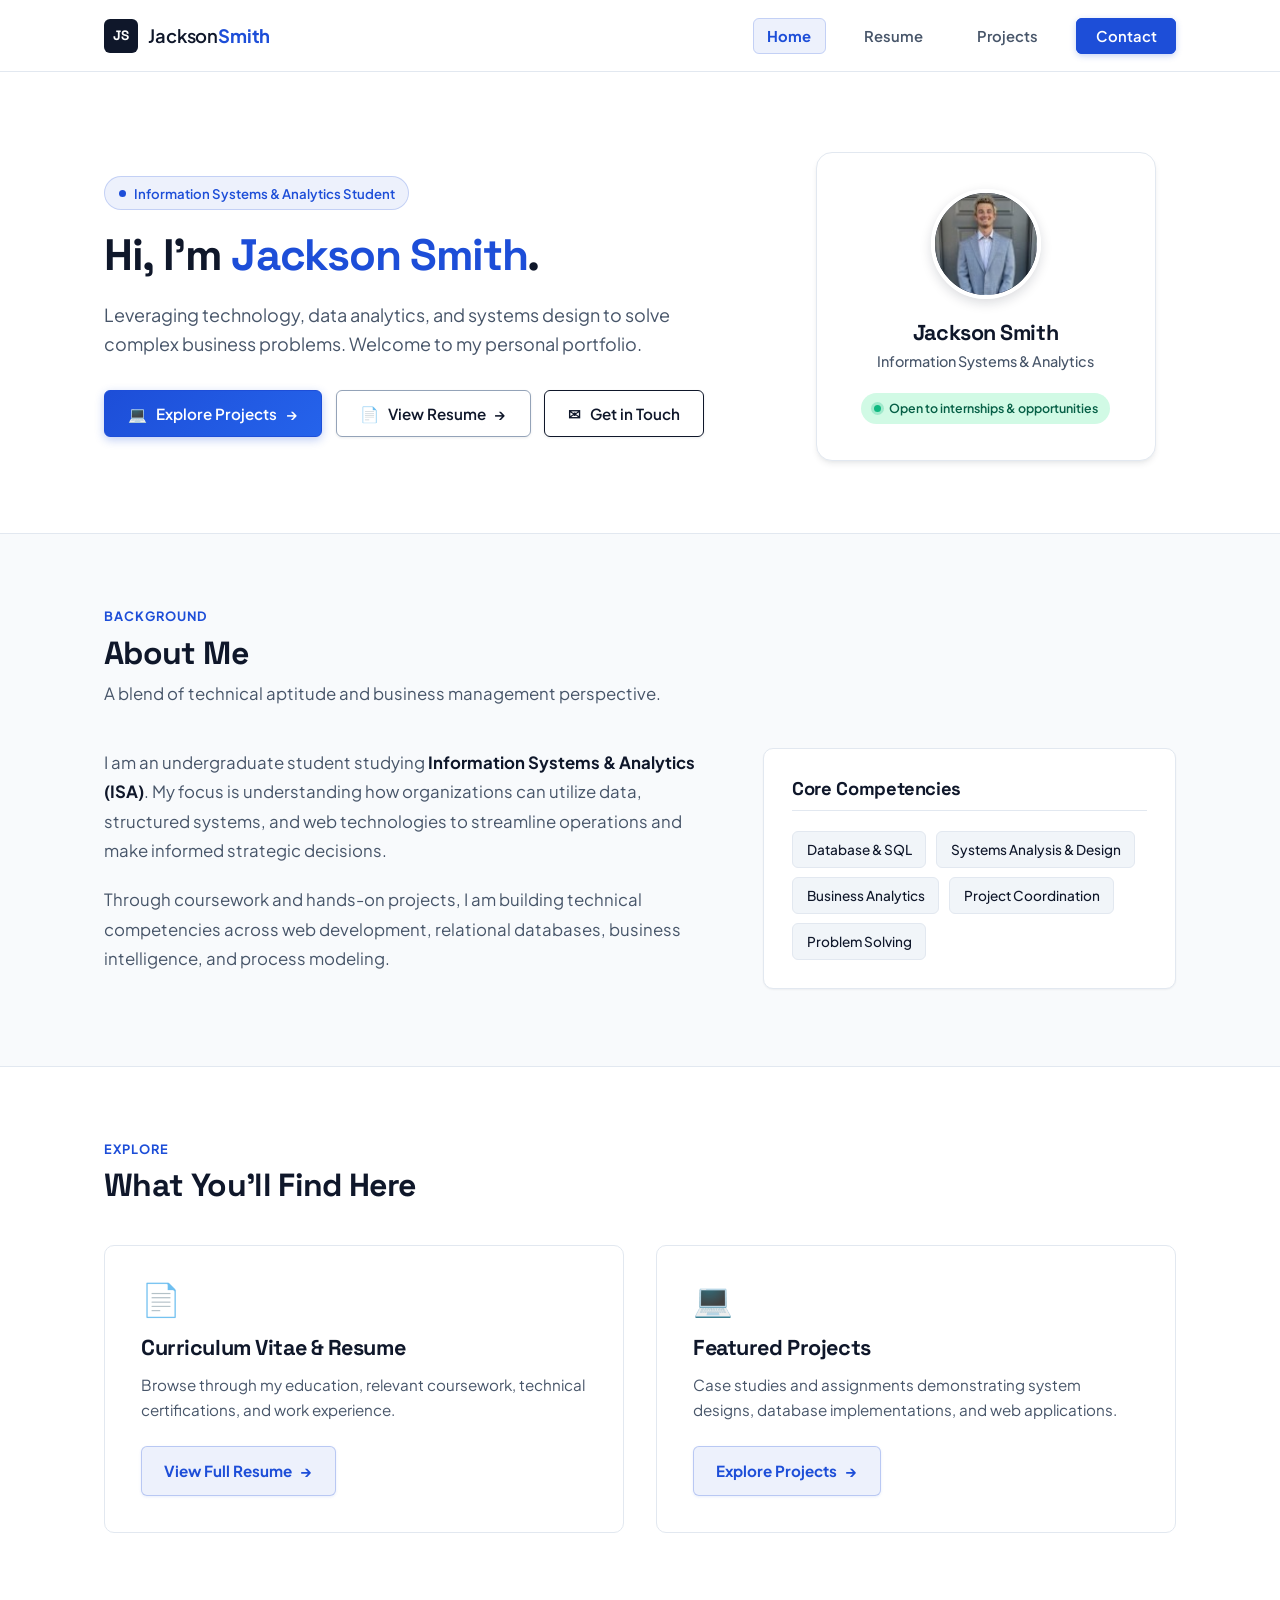
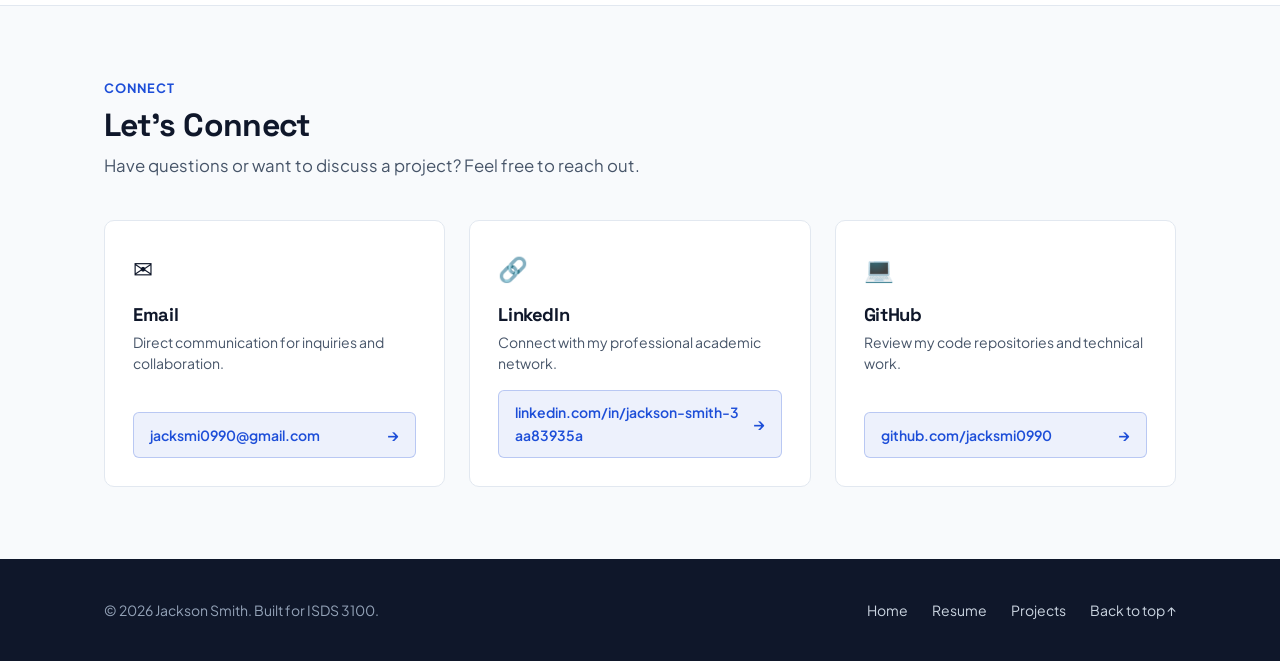
==== commit 3a11aba5: "Making info consistent" ====
--- a/index.html
+++ b/index.html
@@ -5,7 +5,7 @@
     <meta charset="UTF-8">
     <meta name="viewport" content="width=device-width, initial-scale=1.0">
     <meta name="description"
-        content="Personal academic and professional portfolio of Jackson Smith - Information Systems & Decision Sciences student, featuring projects, experience, and contact information.">
+        content="Personal academic and professional portfolio of Jackson Smith - Information Systems & Analytics student, featuring projects, experience, and contact information.">
     <title>Jackson Smith | Information Systems Portfolio</title>
 
     <!-- Google Fonts for modern typography -->
@@ -110,14 +110,14 @@
                 <div class="about-grid">
                     <div class="about-story">
                         <p>
-                            I am an undergraduate student studying <strong>Information Systems &amp; Decision Sciences
-                                (ISDS)</strong>.
+                            I am an undergraduate student studying <strong>Information Systems &amp; Analytics
+                                (ISA)</strong>.
                             My focus is understanding how organizations can utilize data, structured systems, and web
                             technologies
                             to streamline operations and make informed strategic decisions.
                         </p>
                         <p>
-                            Through coursework like ISDS 3100 and hands-on projects, I am building technical
+                            Through coursework and hands-on projects, I am building technical
                             competencies across
                             web development, relational databases, business intelligence, and process modeling.
                         </p>
